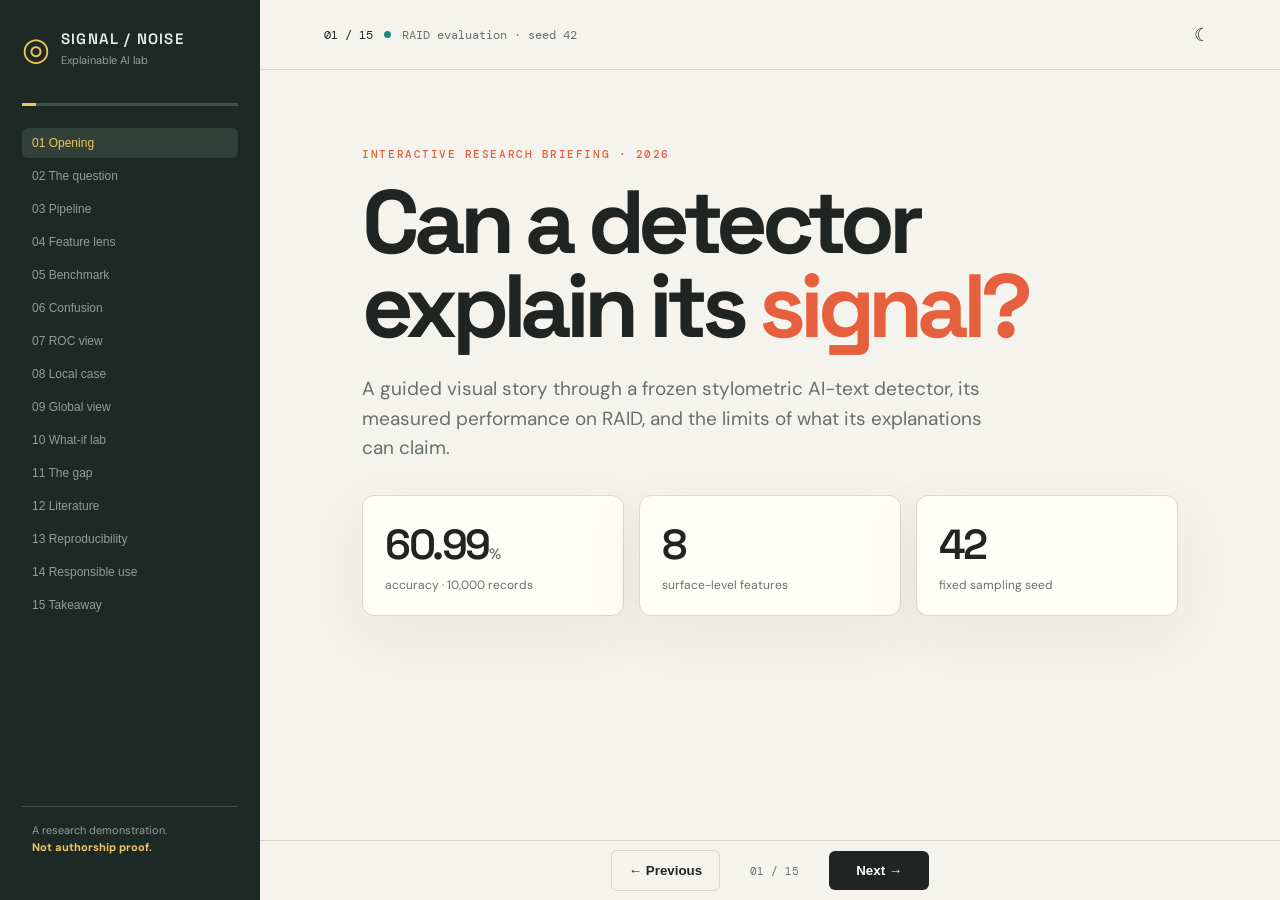
==== index.html @ 6f25cd2a "Add interactive GitHub Pages research presentation" ====
<!doctype html><html lang="en"><head><meta charset="utf-8"><meta name="viewport" content="width=device-width,initial-scale=1"><meta name="description" content="Interactive presentation of an explainable AI text detector evaluation"><title>Signal / Noise — Explainable AI Text Detector</title><link rel="stylesheet" href="styles.css"></head><body><div class="app-shell"><aside class="sidebar"><div class="brand"><span class="brand-mark">◎</span><div><b>SIGNAL / NOISE</b><small>Explainable AI lab</small></div></div><div class="progress"><span id="progressBar"></span></div><nav id="nav"></nav><div class="side-note">A research demonstration.<br><strong>Not authorship proof.</strong></div></aside><main class="main"><header class="topbar"><span id="chapter">01 / 15</span><span class="status-dot"></span><span>RAID evaluation · seed 42</span><button id="themeBtn">☾</button></header><div id="pages"></div><footer><button class="btn ghost" id="prevBtn">← Previous</button><span id="footerCount">01 / 15</span><button class="btn" id="nextBtn">Next →</button></footer></main></div><script src="app.js"></script></body></html>
---- styles.css ----
@import url('https://fonts.googleapis.com/css2?family=DM+Mono:wght@400;500&family=DM+Sans:wght@400;500;600;700&family=Space+Grotesk:wght@500;600;700&display=swap');:root{--bg:#f5f3ee;--panel:#fffdf8;--ink:#202523;--muted:#68706b;--line:#d8d8ce;--accent:#e7603e;--teal:#178b83;--yellow:#e8bd4b;--shadow:0 18px 60px #1d2b2410}*{box-sizing:border-box}body{margin:0;background:var(--bg);color:var(--ink);font-family:'DM Sans',sans-serif}.app-shell{display:flex;min-height:100vh}.sidebar{width:260px;background:#1d2925;color:#e9eee6;padding:28px 22px;display:flex;flex-direction:column;position:fixed;inset:0 auto 0 0}.brand{display:flex;gap:11px;align-items:center;margin-bottom:33px}.brand-mark{font-size:32px;color:#f1c457}.brand b{display:block;font:600 15px 'Space Grotesk';letter-spacing:.08em}.brand small{color:#93a19a;font-size:11px}.progress{height:3px;background:#40504a;margin-bottom:22px}.progress span{display:block;width:7%;height:100%;background:#f1c457;transition:width .3s}.sidebar nav{display:flex;flex-direction:column;gap:3px;overflow:auto}.nav-item{border:0;background:transparent;color:#8f9e96;text-align:left;padding:8px 10px;border-radius:6px;cursor:pointer;font-size:12px}.nav-item:hover,.nav-item.active{background:#31413a;color:#fff}.nav-item.active{color:#f1c457}.side-note{margin-top:auto;padding:15px 10px;border-top:1px solid #40504a;color:#92a09a;font-size:11px;line-height:1.6}.side-note strong{color:#f6c765}.main{margin-left:260px;width:calc(100% - 260px);max-width:1400px}.topbar{height:70px;border-bottom:1px solid var(--line);display:flex;align-items:center;gap:11px;padding:0 5vw;color:var(--muted);font:12px 'DM Mono'}.topbar #chapter{color:var(--ink)}.status-dot{width:7px;height:7px;border-radius:50%;background:var(--teal)}#themeBtn{margin-left:auto;background:none;border:0;color:var(--ink);font-size:18px;cursor:pointer}.page{display:none;padding:clamp(35px,6vw,80px) 8vw 40px;min-height:calc(100vh - 130px);animation:rise .35s ease}.page.active{display:block}@keyframes rise{from{opacity:0;transform:translateY(8px)}to{opacity:1;transform:none}}.eyebrow{color:var(--accent);font:500 11px 'DM Mono';letter-spacing:.14em;text-transform:uppercase;margin-bottom:19px}.hero-title{font:700 clamp(44px,7vw,100px)/.94 'Space Grotesk';letter-spacing:-.07em;max-width:900px;margin:0 0 26px}.hero-title em{color:var(--accent);font-style:normal}.lede{max-width:650px;font-size:19px;line-height:1.55;color:var(--muted)}h2{font:700 clamp(34px,5vw,66px)/1 'Space Grotesk';letter-spacing:-.055em;margin:0 0 18px;max-width:820px}h3{font:600 17px 'Space Grotesk';margin:0 0 10px}.sub{color:var(--muted);max-width:670px;line-height:1.6}.grid{display:grid;grid-template-columns:repeat(3,1fr);gap:15px;margin-top:32px}.grid.two{grid-template-columns:repeat(2,1fr)}.card{background:var(--panel);border:1px solid var(--line);border-radius:12px;padding:22px;box-shadow:var(--shadow)}.metric{font:600 42px 'Space Grotesk';letter-spacing:-.06em}.metric small{font:500 15px 'DM Sans';color:var(--muted)}.label{color:var(--muted);font-size:12px;margin-top:6px}.tag{display:inline-block;padding:6px 9px;border-radius:99px;background:#e6f2ed;color:var(--teal);font:11px 'DM Mono';margin:4px 4px 0 0}.btn{border:0;background:var(--ink);color:#fff;padding:12px 17px;border-radius:6px;cursor:pointer;font-weight:600}.btn.ghost{background:transparent;color:var(--ink);border:1px solid var(--line)}.bar-row{display:grid;grid-template-columns:145px 1fr 65px;align-items:center;gap:10px;margin:16px 0;font-size:12px}.bar{height:13px;background:#ebe8df;border-radius:99px;overflow:hidden}.bar i{display:block;height:100%;background:var(--teal);border-radius:99px}.bar.orange i{background:var(--accent)}.bar.yellow i{background:var(--yellow)}.big-number{font:700 90px 'Space Grotesk';letter-spacing:-.1em;color:var(--accent)}table{width:100%;border-collapse:collapse;font-size:13px}th,td{text-align:left;padding:12px 10px;border-bottom:1px solid var(--line)}th{font:11px 'DM Mono';color:var(--muted);text-transform:uppercase}.matrix{display:grid;grid-template-columns:repeat(3,1fr);max-width:550px;border:1px solid var(--line);margin-top:18px}.matrix div{padding:22px;border:1px solid var(--line);text-align:center}.matrix b{font:600 27px 'Space Grotesk'}.matrix .head{font:11px 'DM Mono';color:var(--muted);padding:12px}.input-grid{display:grid;grid-template-columns:repeat(2,1fr);gap:12px}.input-grid label{font:11px 'DM Mono';color:var(--muted)}input,textarea{width:100%;margin-top:6px;border:1px solid var(--line);background:var(--bg);padding:10px;border-radius:5px;font:13px 'DM Mono';color:var(--ink)}.result{margin-top:20px;padding:20px;border-radius:8px;background:#1d2925;color:white}.result strong{color:#f2c65c}.cite{font-size:12px;line-height:1.6;color:var(--muted);padding-left:18px;border-left:2px solid var(--yellow)}footer{height:60px;border-top:1px solid var(--line);display:flex;align-items:center;justify-content:center;gap:30px;color:var(--muted);font:11px 'DM Mono'}#nextBtn{min-width:100px}@media(max-width:800px){.sidebar{width:100%;height:auto;position:relative;padding:15px 18px}.sidebar nav,.side-note,.progress{display:none}.app-shell{display:block}.main{margin:0;width:100%}.topbar{padding:0 22px}.page{padding:38px 22px;min-height:calc(100vh - 130px)}.grid,.grid.two{grid-template-columns:1fr}.hero-title{font-size:56px}.input-grid{grid-template-columns:1fr}.bar-row{grid-template-columns:110px 1fr 52px}}
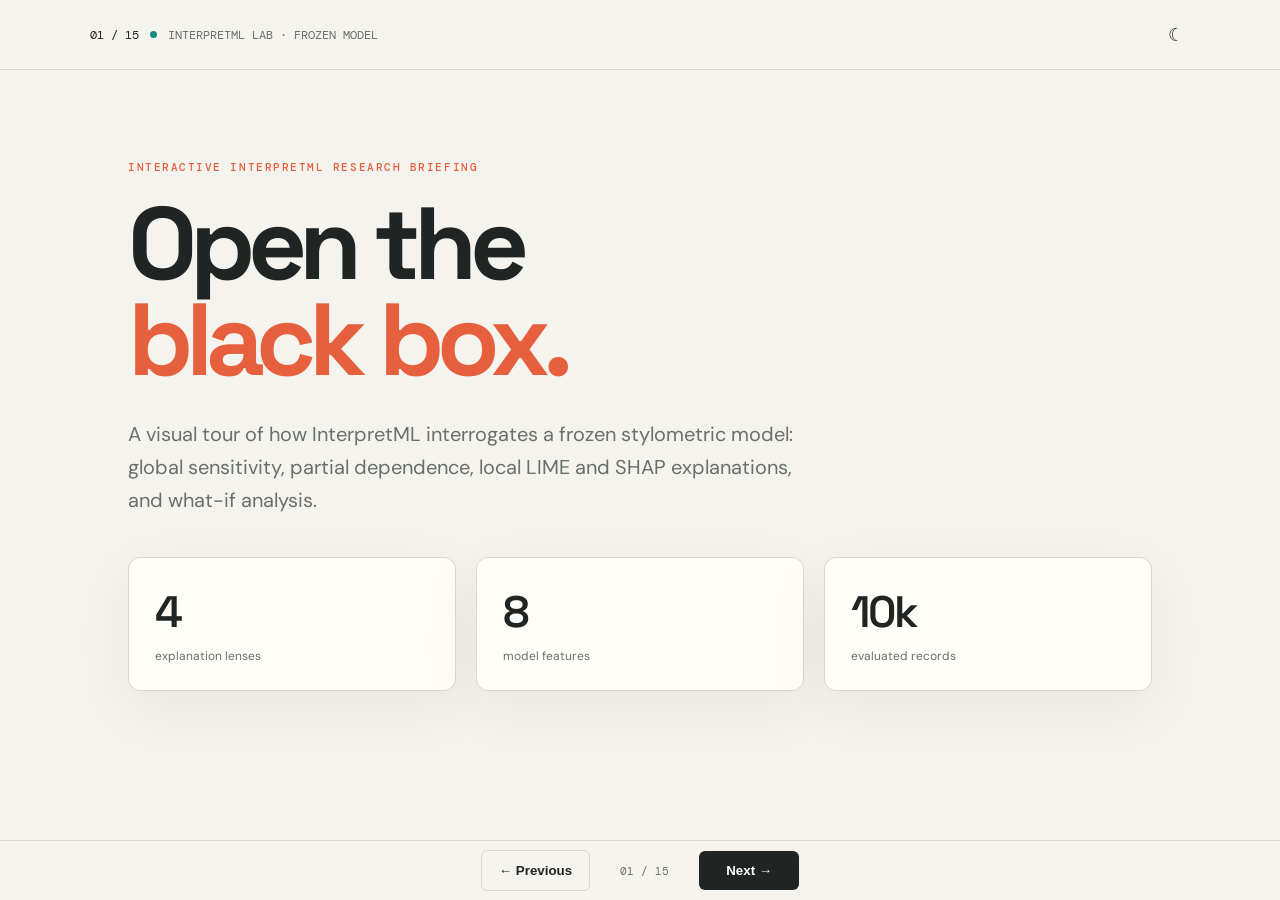
==== commit c95a1b37: "Refocus presentation on InterpretML explanations" ====
--- a/index.html
+++ b/index.html
@@ -1 +1 @@
-<!doctype html><html lang="en"><head><meta charset="utf-8"><meta name="viewport" content="width=device-width,initial-scale=1"><meta name="description" content="Interactive presentation of an explainable AI text detector evaluation"><title>Signal / Noise — Explainable AI Text Detector</title><link rel="stylesheet" href="styles.css"></head><body><div class="app-shell"><aside class="sidebar"><div class="brand"><span class="brand-mark">◎</span><div><b>SIGNAL / NOISE</b><small>Explainable AI lab</small></div></div><div class="progress"><span id="progressBar"></span></div><nav id="nav"></nav><div class="side-note">A research demonstration.<br><strong>Not authorship proof.</strong></div></aside><main class="main"><header class="topbar"><span id="chapter">01 / 15</span><span class="status-dot"></span><span>RAID evaluation · seed 42</span><button id="themeBtn">☾</button></header><div id="pages"></div><footer><button class="btn ghost" id="prevBtn">← Previous</button><span id="footerCount">01 / 15</span><button class="btn" id="nextBtn">Next →</button></footer></main></div><script src="app.js"></script></body></html>
+<!doctype html><html lang="en"><head><meta charset="utf-8"><meta name="viewport" content="width=device-width,initial-scale=1"><meta name="description" content="Interactive InterpretML explanation lab"><title>InterpretML Lab — Explainable AI</title><link rel="stylesheet" href="styles.css"></head><body><main class="main"><header class="topbar"><span id="chapter">01 / 15</span><span class="status-dot"></span><span>INTERPRETML LAB · FROZEN MODEL</span><button id="themeBtn">☾</button></header><div id="pages"></div><footer><button class="btn ghost" id="prevBtn">← Previous</button><span id="footerCount">01 / 15</span><button class="btn" id="nextBtn">Next →</button></footer></main><script src="app.js"></script></body></html>
--- a/styles.css
+++ b/styles.css
@@ -1 +1 @@
-@import url('https://fonts.googleapis.com/css2?family=DM+Mono:wght@400;500&family=DM+Sans:wght@400;500;600;700&family=Space+Grotesk:wght@500;600;700&display=swap');:root{--bg:#f5f3ee;--panel:#fffdf8;--ink:#202523;--muted:#68706b;--line:#d8d8ce;--accent:#e7603e;--teal:#178b83;--yellow:#e8bd4b;--shadow:0 18px 60px #1d2b2410}*{box-sizing:border-box}body{margin:0;background:var(--bg);color:var(--ink);font-family:'DM Sans',sans-serif}.app-shell{display:flex;min-height:100vh}.sidebar{width:260px;background:#1d2925;color:#e9eee6;padding:28px 22px;display:flex;flex-direction:column;position:fixed;inset:0 auto 0 0}.brand{display:flex;gap:11px;align-items:center;margin-bottom:33px}.brand-mark{font-size:32px;color:#f1c457}.brand b{display:block;font:600 15px 'Space Grotesk';letter-spacing:.08em}.brand small{color:#93a19a;font-size:11px}.progress{height:3px;background:#40504a;margin-bottom:22px}.progress span{display:block;width:7%;height:100%;background:#f1c457;transition:width .3s}.sidebar nav{display:flex;flex-direction:column;gap:3px;overflow:auto}.nav-item{border:0;background:transparent;color:#8f9e96;text-align:left;padding:8px 10px;border-radius:6px;cursor:pointer;font-size:12px}.nav-item:hover,.nav-item.active{background:#31413a;color:#fff}.nav-item.active{color:#f1c457}.side-note{margin-top:auto;padding:15px 10px;border-top:1px solid #40504a;color:#92a09a;font-size:11px;line-height:1.6}.side-note strong{color:#f6c765}.main{margin-left:260px;width:calc(100% - 260px);max-width:1400px}.topbar{height:70px;border-bottom:1px solid var(--line);display:flex;align-items:center;gap:11px;padding:0 5vw;color:var(--muted);font:12px 'DM Mono'}.topbar #chapter{color:var(--ink)}.status-dot{width:7px;height:7px;border-radius:50%;background:var(--teal)}#themeBtn{margin-left:auto;background:none;border:0;color:var(--ink);font-size:18px;cursor:pointer}.page{display:none;padding:clamp(35px,6vw,80px) 8vw 40px;min-height:calc(100vh - 130px);animation:rise .35s ease}.page.active{display:block}@keyframes rise{from{opacity:0;transform:translateY(8px)}to{opacity:1;transform:none}}.eyebrow{color:var(--accent);font:500 11px 'DM Mono';letter-spacing:.14em;text-transform:uppercase;margin-bottom:19px}.hero-title{font:700 clamp(44px,7vw,100px)/.94 'Space Grotesk';letter-spacing:-.07em;max-width:900px;margin:0 0 26px}.hero-title em{color:var(--accent);font-style:normal}.lede{max-width:650px;font-size:19px;line-height:1.55;color:var(--muted)}h2{font:700 clamp(34px,5vw,66px)/1 'Space Grotesk';letter-spacing:-.055em;margin:0 0 18px;max-width:820px}h3{font:600 17px 'Space Grotesk';margin:0 0 10px}.sub{color:var(--muted);max-width:670px;line-height:1.6}.grid{display:grid;grid-template-columns:repeat(3,1fr);gap:15px;margin-top:32px}.grid.two{grid-template-columns:repeat(2,1fr)}.card{background:var(--panel);border:1px solid var(--line);border-radius:12px;padding:22px;box-shadow:var(--shadow)}.metric{font:600 42px 'Space Grotesk';letter-spacing:-.06em}.metric small{font:500 15px 'DM Sans';color:var(--muted)}.label{color:var(--muted);font-size:12px;margin-top:6px}.tag{display:inline-block;padding:6px 9px;border-radius:99px;background:#e6f2ed;color:var(--teal);font:11px 'DM Mono';margin:4px 4px 0 0}.btn{border:0;background:var(--ink);color:#fff;padding:12px 17px;border-radius:6px;cursor:pointer;font-weight:600}.btn.ghost{background:transparent;color:var(--ink);border:1px solid var(--line)}.bar-row{display:grid;grid-template-columns:145px 1fr 65px;align-items:center;gap:10px;margin:16px 0;font-size:12px}.bar{height:13px;background:#ebe8df;border-radius:99px;overflow:hidden}.bar i{display:block;height:100%;background:var(--teal);border-radius:99px}.bar.orange i{background:var(--accent)}.bar.yellow i{background:var(--yellow)}.big-number{font:700 90px 'Space Grotesk';letter-spacing:-.1em;color:var(--accent)}table{width:100%;border-collapse:collapse;font-size:13px}th,td{text-align:left;padding:12px 10px;border-bottom:1px solid var(--line)}th{font:11px 'DM Mono';color:var(--muted);text-transform:uppercase}.matrix{display:grid;grid-template-columns:repeat(3,1fr);max-width:550px;border:1px solid var(--line);margin-top:18px}.matrix div{padding:22px;border:1px solid var(--line);text-align:center}.matrix b{font:600 27px 'Space Grotesk'}.matrix .head{font:11px 'DM Mono';color:var(--muted);padding:12px}.input-grid{display:grid;grid-template-columns:repeat(2,1fr);gap:12px}.input-grid label{font:11px 'DM Mono';color:var(--muted)}input,textarea{width:100%;margin-top:6px;border:1px solid var(--line);background:var(--bg);padding:10px;border-radius:5px;font:13px 'DM Mono';color:var(--ink)}.result{margin-top:20px;padding:20px;border-radius:8px;background:#1d2925;color:white}.result strong{color:#f2c65c}.cite{font-size:12px;line-height:1.6;color:var(--muted);padding-left:18px;border-left:2px solid var(--yellow)}footer{height:60px;border-top:1px solid var(--line);display:flex;align-items:center;justify-content:center;gap:30px;color:var(--muted);font:11px 'DM Mono'}#nextBtn{min-width:100px}@media(max-width:800px){.sidebar{width:100%;height:auto;position:relative;padding:15px 18px}.sidebar nav,.side-note,.progress{display:none}.app-shell{display:block}.main{margin:0;width:100%}.topbar{padding:0 22px}.page{padding:38px 22px;min-height:calc(100vh - 130px)}.grid,.grid.two{grid-template-columns:1fr}.hero-title{font-size:56px}.input-grid{grid-template-columns:1fr}.bar-row{grid-template-columns:110px 1fr 52px}}
+@import url('https://fonts.googleapis.com/css2?family=DM+Mono:wght@400;500&family=DM+Sans:wght@400;500;600;700&family=Space+Grotesk:wght@500;600;700&display=swap');:root{--bg:#f5f3ee;--panel:#fffdf8;--ink:#202523;--muted:#68706b;--line:#d8d8ce;--accent:#e7603e;--teal:#178b83;--yellow:#e8bd4b;--shadow:0 18px 60px #1d2b2410}*{box-sizing:border-box}body{margin:0;background:var(--bg);color:var(--ink);font-family:'DM Sans',sans-serif}.main{width:100%;max-width:1500px;margin:auto}.topbar{height:70px;border-bottom:1px solid var(--line);display:flex;align-items:center;gap:11px;padding:0 clamp(24px,7vw,110px);color:var(--muted);font:12px 'DM Mono'}.topbar #chapter{color:var(--ink)}.status-dot{width:7px;height:7px;border-radius:50%;background:var(--teal)}#themeBtn{margin-left:auto;background:none;border:0;color:var(--ink);font-size:18px;cursor:pointer}.page{display:none;padding:clamp(42px,7vw,100px) clamp(24px,10vw,150px) 70px;min-height:calc(100vh - 130px);animation:rise .35s ease}.page.active{display:block}@keyframes rise{from{opacity:0;transform:translateY(8px)}to{opacity:1;transform:none}}.eyebrow{color:var(--accent);font:500 11px 'DM Mono';letter-spacing:.14em;text-transform:uppercase;margin-bottom:22px}.hero-title{font:700 clamp(48px,8vw,110px)/.94 'Space Grotesk';letter-spacing:-.07em;max-width:900px;margin:0 0 30px}.hero-title em{color:var(--accent);font-style:normal}.lede{max-width:700px;font-size:20px;line-height:1.65;color:var(--muted)}h2{font:700 clamp(36px,5vw,70px)/1 'Space Grotesk';letter-spacing:-.055em;margin:0 0 24px;max-width:900px}h3{font:600 17px 'Space Grotesk';margin:0 0 10px}.sub{color:var(--muted);max-width:760px;line-height:1.7}.grid{display:grid;grid-template-columns:repeat(3,1fr);gap:20px;margin-top:40px}.grid.two{grid-template-columns:repeat(2,1fr)}.card{background:var(--panel);border:1px solid var(--line);border-radius:12px;padding:26px;box-shadow:var(--shadow)}.metric{font:600 44px 'Space Grotesk';letter-spacing:-.06em}.metric small{font:500 15px 'DM Sans';color:var(--muted)}.label{color:var(--muted);font-size:12px;margin-top:8px}.tag{display:inline-block;padding:6px 9px;border-radius:99px;background:#e6f2ed;color:var(--teal);font:11px 'DM Mono';margin:4px 4px 0 0}.btn{border:0;background:var(--ink);color:#fff;padding:12px 17px;border-radius:6px;cursor:pointer;font-weight:600}.btn.ghost{background:transparent;color:var(--ink);border:1px solid var(--line)}.bar-row{display:grid;grid-template-columns:155px 1fr 65px;align-items:center;gap:12px;margin:18px 0;font-size:12px}.bar{height:13px;background:#ebe8df;border-radius:99px;overflow:hidden}.bar i{display:block;height:100%;background:var(--teal);border-radius:99px}.bar.orange i{background:var(--accent)}.bar.yellow i{background:var(--yellow)}.evidence{display:block;width:min(100%,900px);max-height:520px;object-fit:contain;margin:34px auto 0;background:var(--panel);border:1px solid var(--line);border-radius:12px;padding:14px;box-shadow:var(--shadow)}.cite{font-size:12px;line-height:1.7;color:var(--muted);padding-left:18px;border-left:2px solid var(--yellow);margin-top:30px}table{width:100%;border-collapse:collapse;font-size:13px;margin-top:35px;background:var(--panel)}th,td{text-align:left;padding:15px 12px;border-bottom:1px solid var(--line)}th{font:11px 'DM Mono';color:var(--muted);text-transform:uppercase}.input-grid{display:grid;grid-template-columns:repeat(2,1fr);gap:20px}.input-grid label{font:11px 'DM Mono';color:var(--muted)}input{width:100%;margin-top:8px}.result{margin-top:24px;padding:22px;border-radius:8px;background:#1d2925;color:white}footer{height:60px;border-top:1px solid var(--line);display:flex;align-items:center;justify-content:center;gap:30px;color:var(--muted);font:11px 'DM Mono'}#nextBtn{min-width:100px}@media(max-width:800px){.topbar{padding:0 22px}.page{padding:42px 22px 60px}.grid,.grid.two,.input-grid{grid-template-columns:1fr}.hero-title{font-size:58px}.bar-row{grid-template-columns:110px 1fr 52px}.evidence{padding:8px}}
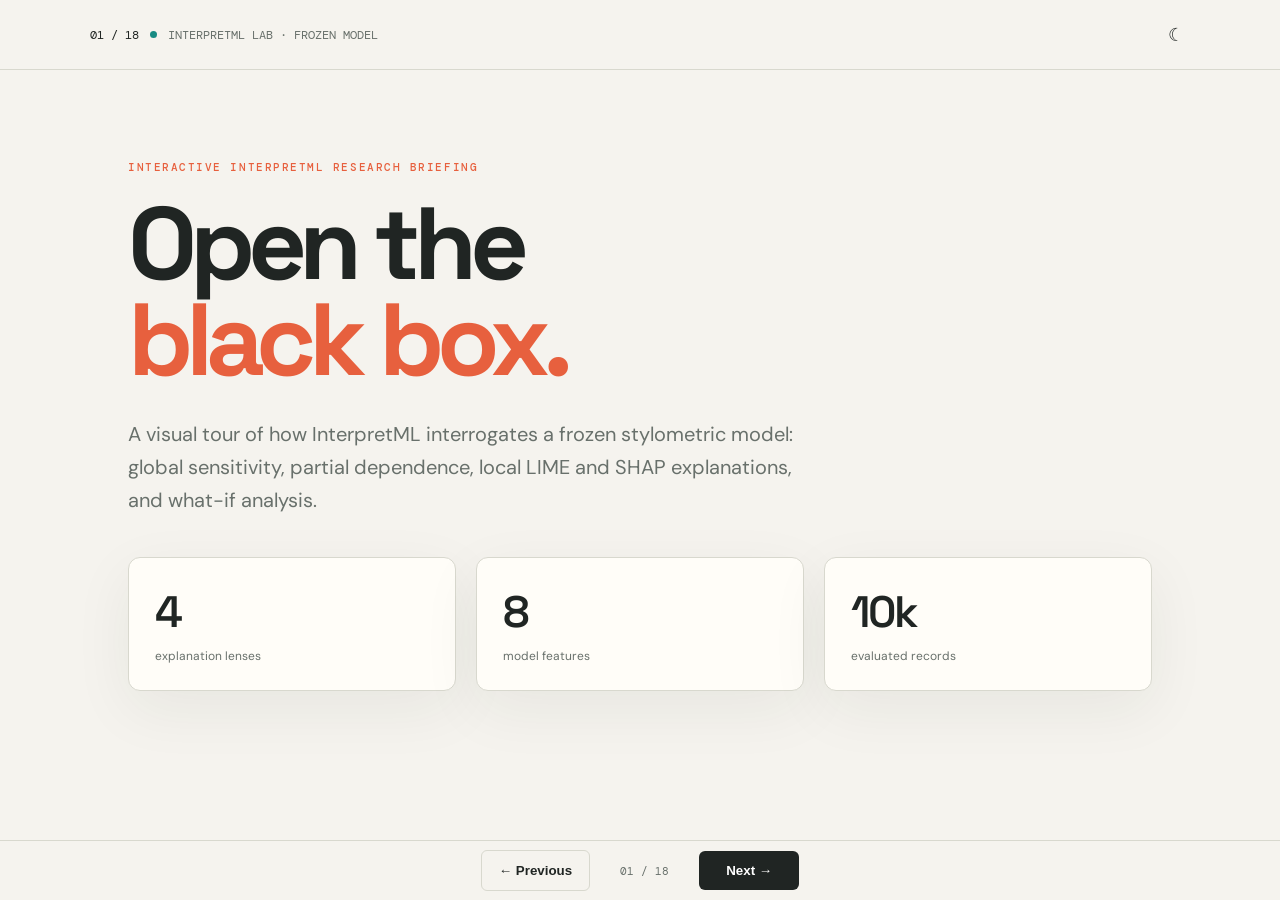
==== commit 680dc669: "Build evidence-driven InterpretML presentation and RAID audit" ====
--- a/index.html
+++ b/index.html
@@ -1 +1 @@
-<!doctype html><html lang="en"><head><meta charset="utf-8"><meta name="viewport" content="width=device-width,initial-scale=1"><meta name="description" content="Interactive InterpretML explanation lab"><title>InterpretML Lab — Explainable AI</title><link rel="stylesheet" href="styles.css"></head><body><main class="main"><header class="topbar"><span id="chapter">01 / 15</span><span class="status-dot"></span><span>INTERPRETML LAB · FROZEN MODEL</span><button id="themeBtn">☾</button></header><div id="pages"></div><footer><button class="btn ghost" id="prevBtn">← Previous</button><span id="footerCount">01 / 15</span><button class="btn" id="nextBtn">Next →</button></footer></main><script src="app.js"></script></body></html>
+<!doctype html><html lang="en"><head><meta charset="utf-8"><meta name="viewport" content="width=device-width,initial-scale=1"><meta name="description" content="Interactive InterpretML explanation lab"><title>InterpretML Lab — Explainable AI</title><link rel="stylesheet" href="styles.css"><link rel="stylesheet" href="presentation.css"></head><body><main class="main"><header class="topbar"><span id="chapter">01 / 15</span><span class="status-dot"></span><span>INTERPRETML LAB · FROZEN MODEL</span><button id="themeBtn">☾</button></header><div id="pages"></div><footer><button class="btn ghost" id="prevBtn">← Previous</button><span id="footerCount">01 / 15</span><button class="btn" id="nextBtn">Next →</button></footer></main><script src="app.js"></script><script src="local-explanations.js"></script></body></html>
--- a/styles.css
+++ b/styles.css
@@ -1 +1 @@
-@import url('https://fonts.googleapis.com/css2?family=DM+Mono:wght@400;500&family=DM+Sans:wght@400;500;600;700&family=Space+Grotesk:wght@500;600;700&display=swap');:root{--bg:#f5f3ee;--panel:#fffdf8;--ink:#202523;--muted:#68706b;--line:#d8d8ce;--accent:#e7603e;--teal:#178b83;--yellow:#e8bd4b;--shadow:0 18px 60px #1d2b2410}*{box-sizing:border-box}body{margin:0;background:var(--bg);color:var(--ink);font-family:'DM Sans',sans-serif}.main{width:100%;max-width:1500px;margin:auto}.topbar{height:70px;border-bottom:1px solid var(--line);display:flex;align-items:center;gap:11px;padding:0 clamp(24px,7vw,110px);color:var(--muted);font:12px 'DM Mono'}.topbar #chapter{color:var(--ink)}.status-dot{width:7px;height:7px;border-radius:50%;background:var(--teal)}#themeBtn{margin-left:auto;background:none;border:0;color:var(--ink);font-size:18px;cursor:pointer}.page{display:none;padding:clamp(42px,7vw,100px) clamp(24px,10vw,150px) 70px;min-height:calc(100vh - 130px);animation:rise .35s ease}.page.active{display:block}@keyframes rise{from{opacity:0;transform:translateY(8px)}to{opacity:1;transform:none}}.eyebrow{color:var(--accent);font:500 11px 'DM Mono';letter-spacing:.14em;text-transform:uppercase;margin-bottom:22px}.hero-title{font:700 clamp(48px,8vw,110px)/.94 'Space Grotesk';letter-spacing:-.07em;max-width:900px;margin:0 0 30px}.hero-title em{color:var(--accent);font-style:normal}.lede{max-width:700px;font-size:20px;line-height:1.65;color:var(--muted)}h2{font:700 clamp(36px,5vw,70px)/1 'Space Grotesk';letter-spacing:-.055em;margin:0 0 24px;max-width:900px}h3{font:600 17px 'Space Grotesk';margin:0 0 10px}.sub{color:var(--muted);max-width:760px;line-height:1.7}.grid{display:grid;grid-template-columns:repeat(3,1fr);gap:20px;margin-top:40px}.grid.two{grid-template-columns:repeat(2,1fr)}.card{background:var(--panel);border:1px solid var(--line);border-radius:12px;padding:26px;box-shadow:var(--shadow)}.metric{font:600 44px 'Space Grotesk';letter-spacing:-.06em}.metric small{font:500 15px 'DM Sans';color:var(--muted)}.label{color:var(--muted);font-size:12px;margin-top:8px}.tag{display:inline-block;padding:6px 9px;border-radius:99px;background:#e6f2ed;color:var(--teal);font:11px 'DM Mono';margin:4px 4px 0 0}.btn{border:0;background:var(--ink);color:#fff;padding:12px 17px;border-radius:6px;cursor:pointer;font-weight:600}.btn.ghost{background:transparent;color:var(--ink);border:1px solid var(--line)}.bar-row{display:grid;grid-template-columns:155px 1fr 65px;align-items:center;gap:12px;margin:18px 0;font-size:12px}.bar{height:13px;background:#ebe8df;border-radius:99px;overflow:hidden}.bar i{display:block;height:100%;background:var(--teal);border-radius:99px}.bar.orange i{background:var(--accent)}.bar.yellow i{background:var(--yellow)}.evidence{display:block;width:min(100%,900px);max-height:520px;object-fit:contain;margin:34px auto 0;background:var(--panel);border:1px solid var(--line);border-radius:12px;padding:14px;box-shadow:var(--shadow)}.cite{font-size:12px;line-height:1.7;color:var(--muted);padding-left:18px;border-left:2px solid var(--yellow);margin-top:30px}table{width:100%;border-collapse:collapse;font-size:13px;margin-top:35px;background:var(--panel)}th,td{text-align:left;padding:15px 12px;border-bottom:1px solid var(--line)}th{font:11px 'DM Mono';color:var(--muted);text-transform:uppercase}.input-grid{display:grid;grid-template-columns:repeat(2,1fr);gap:20px}.input-grid label{font:11px 'DM Mono';color:var(--muted)}input{width:100%;margin-top:8px}.result{margin-top:24px;padding:22px;border-radius:8px;background:#1d2925;color:white}footer{height:60px;border-top:1px solid var(--line);display:flex;align-items:center;justify-content:center;gap:30px;color:var(--muted);font:11px 'DM Mono'}#nextBtn{min-width:100px}@media(max-width:800px){.topbar{padding:0 22px}.page{padding:42px 22px 60px}.grid,.grid.two,.input-grid{grid-template-columns:1fr}.hero-title{font-size:58px}.bar-row{grid-template-columns:110px 1fr 52px}.evidence{padding:8px}}
+@import url('https://fonts.googleapis.com/css2?family=DM+Mono:wght@400;500&family=DM+Sans:wght@400;500;600;700&family=Space+Grotesk:wght@500;600;700&display=swap');:root{--bg:#f5f3ee;--panel:#fffdf8;--ink:#202523;--muted:#68706b;--line:#d8d8ce;--accent:#e7603e;--teal:#178b83;--yellow:#e8bd4b;--shadow:0 18px 60px #1d2b2410}*{box-sizing:border-box}body{margin:0;background:var(--bg);color:var(--ink);font-family:'DM Sans',sans-serif}.main{width:100%;max-width:1500px;margin:auto}.topbar{height:70px;border-bottom:1px solid var(--line);display:flex;align-items:center;gap:11px;padding:0 clamp(24px,7vw,110px);color:var(--muted);font:12px 'DM Mono'}.topbar #chapter{color:var(--ink)}.status-dot{width:7px;height:7px;border-radius:50%;background:var(--teal)}#themeBtn{margin-left:auto;background:none;border:0;color:var(--ink);font-size:18px;cursor:pointer}.page{display:none;padding:clamp(42px,7vw,100px) clamp(24px,10vw,150px) 70px;min-height:calc(100vh - 130px);animation:rise .35s ease}.page.active{display:block}@keyframes rise{from{opacity:0;transform:translateY(8px)}to{opacity:1;transform:none}}.eyebrow{color:var(--accent);font:500 11px 'DM Mono';letter-spacing:.14em;text-transform:uppercase;margin-bottom:22px}.hero-title{font:700 clamp(48px,8vw,110px)/.94 'Space Grotesk';letter-spacing:-.07em;max-width:900px;margin:0 0 30px}.hero-title em{color:var(--accent);font-style:normal}.lede{max-width:700px;font-size:20px;line-height:1.65;color:var(--muted)}h2{font:700 clamp(36px,5vw,70px)/1 'Space Grotesk';letter-spacing:-.055em;margin:0 0 24px;max-width:900px}h3{font:600 17px 'Space Grotesk';margin:0 0 10px}.sub{color:var(--muted);max-width:760px;line-height:1.7}.grid{display:grid;grid-template-columns:repeat(3,1fr);gap:20px;margin-top:40px}.grid.two{grid-template-columns:repeat(2,1fr)}.card{background:var(--panel);border:1px solid var(--line);border-radius:12px;padding:26px;box-shadow:var(--shadow)}.metric{display:flex;align-items:baseline;gap:9px;white-space:nowrap;font:600 44px 'Space Grotesk';letter-spacing:-.06em}.metric small{display:inline-block;font:500 15px 'DM Sans';letter-spacing:0;color:var(--muted);margin:0}.label{color:var(--muted);font-size:12px;margin-top:8px}.tag{display:inline-block;padding:6px 9px;border-radius:99px;background:#e6f2ed;color:var(--teal);font:11px 'DM Mono';margin:4px 4px 0 0}.btn{border:0;background:var(--ink);color:#fff;padding:12px 17px;border-radius:6px;cursor:pointer;font-weight:600}.btn.ghost{background:transparent;color:var(--ink);border:1px solid var(--line)}.bar-row{display:grid;grid-template-columns:155px 1fr 65px;align-items:center;gap:12px;margin:18px 0;font-size:12px}.bar{height:13px;background:#ebe8df;border-radius:99px;overflow:hidden}.bar i{display:block;height:100%;background:var(--teal);border-radius:99px}.bar.orange i{background:var(--accent)}.bar.yellow i{background:var(--yellow)}.evidence{display:block;width:min(100%,900px);max-height:520px;object-fit:contain;margin:34px auto 0;background:var(--panel);border:1px solid var(--line);border-radius:12px;padding:14px;box-shadow:var(--shadow)}.graph-note{max-width:900px;margin:14px auto 0;padding:16px 18px;background:#e8f2ed;border-left:3px solid var(--teal);color:#36534d;font-size:13px;line-height:1.6}.cite{font-size:12px;line-height:1.7;color:var(--muted);padding-left:18px;border-left:2px solid var(--yellow);margin-top:30px}table{width:100%;border-collapse:collapse;font-size:13px;margin-top:35px;background:var(--panel)}th,td{text-align:left;padding:15px 12px;border-bottom:1px solid var(--line)}th{font:11px 'DM Mono';color:var(--muted);text-transform:uppercase}.input-grid{display:grid;grid-template-columns:repeat(2,1fr);gap:20px}.input-grid label{font:11px 'DM Mono';color:var(--muted)}input{width:100%;margin-top:8px}.result{margin-top:24px;padding:22px;border-radius:8px;background:#1d2925;color:white}footer{height:60px;border-top:1px solid var(--line);display:flex;align-items:center;justify-content:center;gap:30px;color:var(--muted);font:11px 'DM Mono'}#nextBtn{min-width:100px}@media(max-width:800px){.topbar{padding:0 22px}.page{padding:42px 22px 60px}.grid,.grid.two,.input-grid{grid-template-columns:1fr}.hero-title{font-size:58px}.bar-row{grid-template-columns:110px 1fr 52px}.evidence{padding:8px}}
--- a/presentation.css
+++ b/presentation.css
@@ -0,0 +1,16 @@
+.page > .card, .page > figure { margin: 1.75rem 0; }
+.page > details { border-bottom: 1px solid var(--line); padding: .85rem 0; }
+.page details summary { cursor: pointer; font-weight: 650; line-height: 1.5; }
+.page details p { max-width: 75ch; line-height: 1.6; }
+.page details a { display: inline-block; margin-bottom: .75rem; }
+.page select { margin: .25rem .75rem .5rem .25rem; max-width: 100%; padding: .45rem; }
+.page .card { overflow-x: auto; }
+.page [role="status"] { min-height: 1.5em; }
+.page svg { fill: currentColor; }
+.page .bar { min-width: 0; }
+@media (max-width: 480px) {
+  .page .card { padding: 15px; }
+  .page .bar-row { grid-template-columns: minmax(0, 1fr) minmax(45px, 1fr) auto; }
+  .page .bar-row span { overflow-wrap: anywhere; }
+  .page th, .page td { padding: 8px 5px; }
+}
